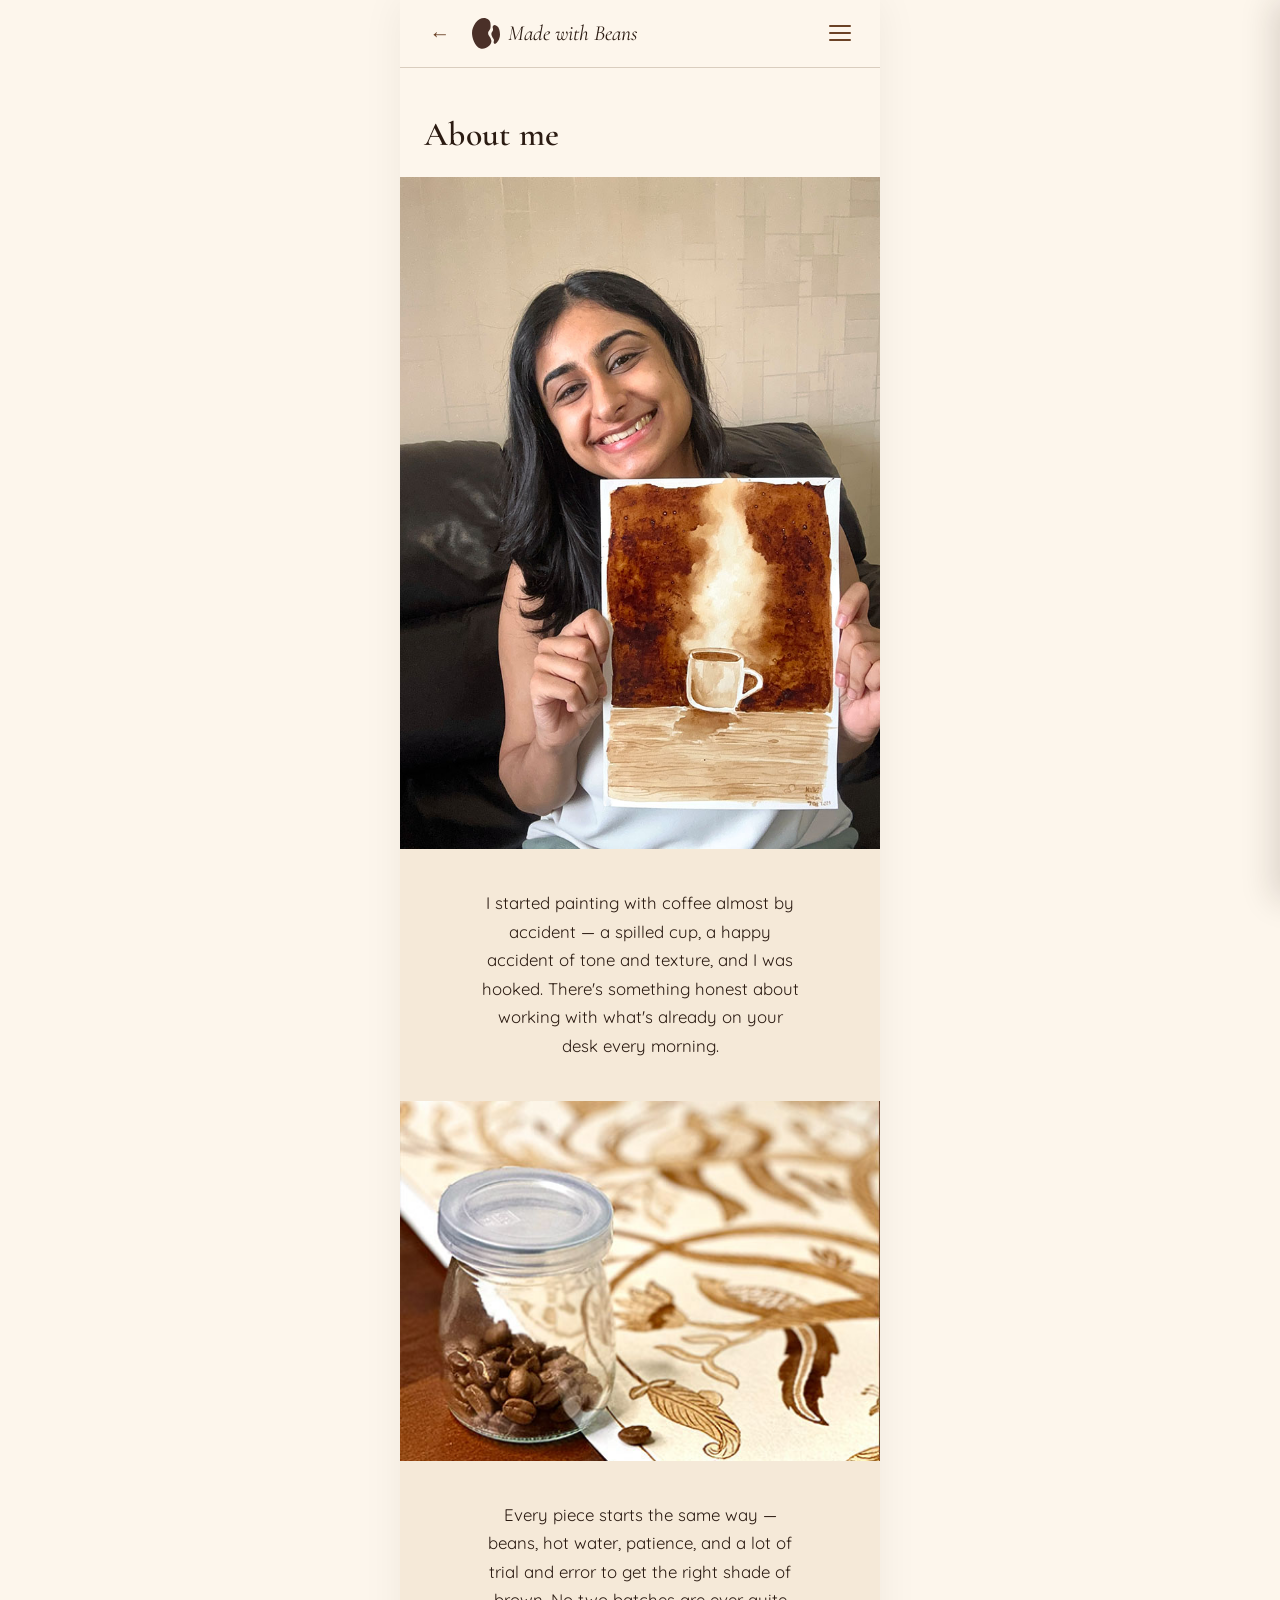
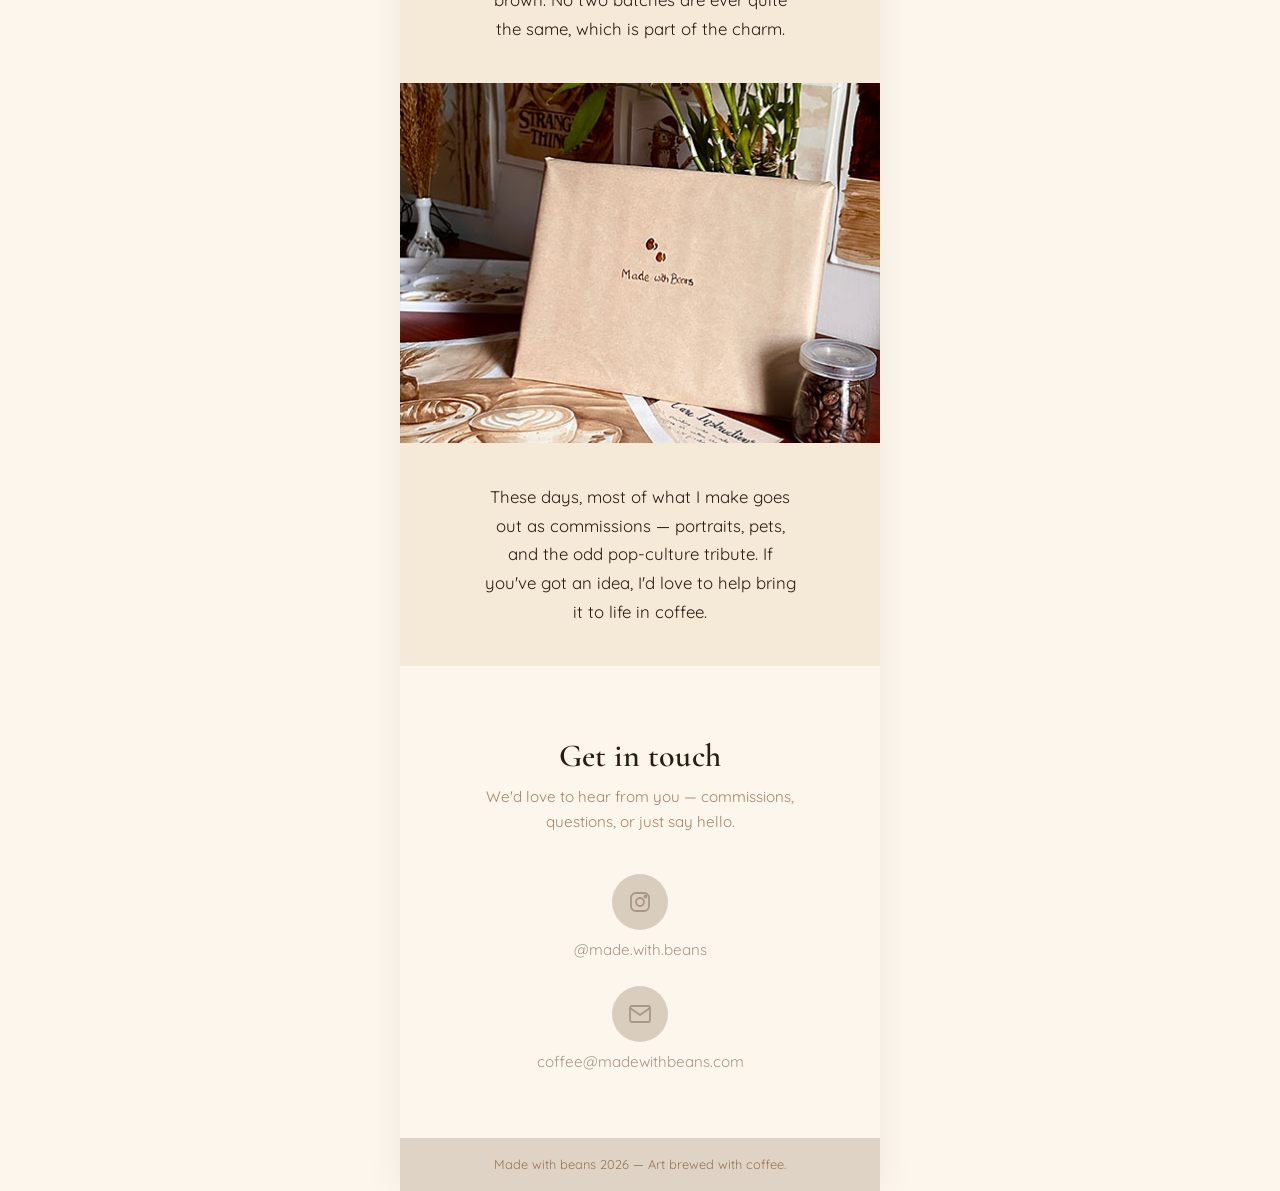
==== about.html @ 7840ceba "Initial website" ====
<!DOCTYPE html>
<html lang="en">
<head>
  <meta charset="UTF-8">
  <meta name="viewport" content="width=device-width, initial-scale=1.0">
  <title>About — Made with Beans</title>
  <meta name="description" content="The story behind Made with Beans — original art made with coffee.">
  <link rel="preconnect" href="https://fonts.googleapis.com">
  <link rel="preconnect" href="https://fonts.gstatic.com" crossorigin>
  <link href="https://fonts.googleapis.com/css2?family=Cormorant+Garamond:ital,wght@0,500;0,600;1,500&family=Quicksand:wght@400;500;600;700&display=swap" rel="stylesheet">
  <link rel="stylesheet" href="css/style.css">
</head>
<body>

  <div class="site-wrapper">

    <!-- ===== HEADER ===== -->
    <header class="site-header">
      <div class="header-left">
        <a href="index.html" class="back-btn" aria-label="Go back to Home">←</a>
        <a href="index.html" class="logo-link">
          <span class="logo-mark">
            <img src="images/beansVector.svg" alt="Made with Beans Logo">
          </span>
          <span class="logo-text">Made with Beans</span>
        </a>
      </div>
      <button class="burger-btn" aria-label="Open menu" aria-expanded="false">
        <span></span><span></span><span></span>
      </button>
    </header>

    <!-- ===== BURGER MENU ===== -->
    <div class="menu-overlay"></div>
    <nav class="menu-panel" aria-label="Site navigation">
      <div class="menu-panel-header">
        <span class="menu-title">Menu</span>
        <button class="menu-close" aria-label="Close menu">✕</button>
      </div>
      <ul class="menu-list">
        <li><a href="index.html">Home</a></li>
        <li><a href="gallery.html">Gallery</a></li>
        <li><a href="commissions.html">Commissions</a></li>
        <li><a href="about.html">About</a></li>
      </ul>
    </nav>

    <div class="page-title-bar">
      <h1>About me</h1>
    </div>

    <!-- ===== PHOTO 1 ===== -->
    <div class="about-photo reveal">
      <img src="images/about-portrait.jpg" alt="The artist behind Made with Beans, holding up a finished coffee painting">
    </div>

    <!--
      COPY NOTE: placeholder text below — swap in your own story.
      Suggested prompts to answer: why coffee as a medium, what drew
      you to painting, what you want people to feel from your work.
    -->
    <div class="about-block reveal">
      <p>I started painting with coffee almost by accident — a spilled cup, a happy accident of tone and texture, and I was hooked. There's something honest about working with what's already on your desk every morning.</p>
    </div>

    <!-- ===== PHOTO 2 ===== -->
    <div class="about-photo secondary reveal">
      <img src="images/about-beans-jar.jpg" alt="A jar of coffee beans resting on a patterned tablecloth, with loose beans scattered around it">
    </div>

    <div class="about-block reveal">
      <p>Every piece starts the same way — beans, hot water, patience, and a lot of trial and error to get the right shade of brown. No two batches are ever quite the same, which is part of the charm.</p>
    </div>

    <!-- ===== PHOTO 3 ===== -->
    <div class="about-photo secondary reveal">
      <img src="images/about-studio-packaging.jpg" alt="A finished painting and a wrapped commission package on a desk, with a plant in the background">
    </div>

    <div class="about-block reveal">
      <p>These days, most of what I make goes out as commissions — portraits, pets, and the odd pop-culture tribute. If you've got an idea, I'd love to help bring it to life in coffee.</p>
    </div>

    <!-- ===== GET IN TOUCH ===== -->
    <section class="contact-section reveal">
      <h2>Get in touch</h2>
      <p class="tagline">We'd love to hear from you — commissions, questions, or just say hello.</p>
      <div class="contact-links">
        <a href="https://instagram.com/made.with.beans" class="contact-icon-link" target="_blank" rel="noopener">
          <span class="icon-circle" aria-hidden="true">
            <svg viewBox="0 0 24 24" fill="none" stroke="currentColor" stroke-width="1.8"><rect x="3" y="3" width="18" height="18" rx="5"/><circle cx="12" cy="12" r="4"/><circle cx="17.5" cy="6.5" r="1"/></svg>
          </span>
          <span>@made.with.beans</span>
        </a>
        <a href="mailto:coffee@madewithbeans.com" class="contact-icon-link">
          <span class="icon-circle" aria-hidden="true">
            <svg viewBox="0 0 24 24" fill="none" stroke="currentColor" stroke-width="1.8"><rect x="2" y="4" width="20" height="16" rx="2"/><path d="m2 6 10 7 10-7"/></svg>
          </span>
          <span>coffee@madewithbeans.com</span>
        </a>
      </div>
    </section>

    <!-- ===== FOOTER ===== -->
    <footer class="site-footer">
      Made with beans 2026 — Art brewed with coffee.
    </footer>

  </div>

  <script src="js/main.js"></script>
</body>
</html>
---- css/style.css ----
/* ============================================
   MADE WITH BEANS — Design Tokens
   Coffee-painting art portfolio
   ============================================ */

:root {
  /* Colors — drawn from the Figma design */
  --cream: #FDF6EC;        /* main background */
  --cream-deep: #F5E9D8;   /* section background (commissions block) */
  --coffee-dark: #2B1B12;  /* darkest brown — hero overlay, text on light */
  --coffee: #6B4226;       /* primary brown — headings, nav text */
  --coffee-mid: #8B5E3C;   /* mid brown — body text */
  --terracotta: #B5703F;   /* accent — buttons, links, "Get" pills */
  --terracotta-soft: #C98B5E;
  --taupe: #A99685;        /* muted captions, footer text */
  --taupe-light: #D9CDBE;  /* dividers, icon circles */
  --white: #FFFFFF;

  /* Type */
  --font-display: 'Cormorant Garamond', 'Playfair Display', Georgia, serif;
  --font-body: 'Quicksand', 'Nunito Sans', sans-serif;

  /* Spacing scale */
  --space-xs: 0.5rem;
  --space-sm: 1rem;
  --space-md: 1.5rem;
  --space-lg: 2.5rem;
  --space-xl: 4rem;

  /* Radii */
  --radius-sm: 8px;
  --radius-md: 16px;
  --radius-pill: 999px;

  /* Shadow */
  --shadow-soft: 0 4px 16px rgba(43, 27, 18, 0.08);
  --shadow-card: 0 6px 20px rgba(43, 27, 18, 0.12);
}

* {
  margin: 0;
  padding: 0;
  box-sizing: border-box;
}

html {
  scroll-behavior: smooth;
}

@media (prefers-reduced-motion: reduce) {
  html {
    scroll-behavior: auto;
  }
  *, *::before, *::after {
    animation-duration: 0.01ms !important;
    animation-iteration-count: 1 !important;
    transition-duration: 0.01ms !important;
  }
}

body {
  font-family: var(--font-body);
  background: var(--cream);
  color: var(--coffee);
  line-height: 1.6;
  -webkit-font-smoothing: antialiased;
  overflow-x: hidden;
}

img {
  max-width: 100%;
  display: block;
}

a {
  text-decoration: none;
  color: inherit;
}

button {
  font-family: inherit;
  cursor: pointer;
  border: none;
  background: none;
}

ul {
  list-style: none;
}

h1, h2, h3, h4 {
  font-family: var(--font-display);
  font-weight: 600;
  color: var(--coffee-dark);
  letter-spacing: 0.01em;
}

.site-wrapper {
  max-width: 480px;
  margin: 0 auto;
  background: var(--cream);
  min-height: 100vh;
  position: relative;
  box-shadow: 0 0 40px rgba(0,0,0,0.06);
}

/* ============================================
   HEADER / NAVBAR
   ============================================ */

.site-header {
  display: flex;
  align-items: center;
  justify-content: space-between;
  padding: var(--space-sm) var(--space-md);
  background: var(--cream);
  position: sticky;
  top: 0;
  z-index: 50;
  border-bottom: 1px solid var(--taupe-light);
}

.header-left {
  display: flex;
  align-items: center;
  gap: var(--space-sm);
}

.back-btn {
  font-size: 1.3rem;
  color: var(--coffee);
  display: flex;
  align-items: center;
  justify-content: center;
  width: 32px;
  height: 32px;
  flex-shrink: 0;
}

.logo-link {
  display: flex;
  align-items: center;
  gap: 0.5rem;
}

.logo-mark {
    width: 28px;      /* Change to your preferred size */
    height: 28px;
    display: flex;
    align-items: center;
    justify-content: center;
}

.logo-mark svg {
  width: 18px;
  height: 18px;
}

.logo-text {
  font-family: var(--font-display);
  font-size: 1.35rem;
  font-style: italic;
  color: var(--coffee-dark);
  white-space: nowrap;
}

.burger-btn {
  display: flex;
  flex-direction: column;
  gap: 5px;
  width: 32px;
  height: 32px;
  align-items: center;
  justify-content: center;
  flex-shrink: 0;
}

.burger-btn span {
  display: block;
  width: 22px;
  height: 2px;
  background: var(--coffee);
  border-radius: 2px;
  transition: transform 0.3s ease, opacity 0.3s ease;
}

.burger-btn[aria-expanded="true"] span:nth-child(1) {
  transform: translateY(7px) rotate(45deg);
}
.burger-btn[aria-expanded="true"] span:nth-child(2) {
  opacity: 0;
}
.burger-btn[aria-expanded="true"] span:nth-child(3) {
  transform: translateY(-7px) rotate(-45deg);
}

/* ============================================
   BURGER MENU OVERLAY
   ============================================ */

.menu-overlay {
  position: fixed;
  inset: 0;
  background: rgba(43, 27, 18, 0.45);
  opacity: 0;
  pointer-events: none;
  transition: opacity 0.3s ease;
  z-index: 90;
}

.menu-overlay.is-open {
  opacity: 1;
  pointer-events: auto;
}

.menu-panel {
  position: fixed;
  top: 0;
  right: 0;
  height: 100%;
  width: 78%;
  max-width: 340px;
  background: var(--cream);
  z-index: 100;
  transform: translateX(100%);
  transition: transform 0.35s cubic-bezier(0.25, 0.8, 0.25, 1);
  box-shadow: -8px 0 30px rgba(43, 27, 18, 0.15);
  display: flex;
  flex-direction: column;
  padding: var(--space-md);
}

.menu-panel.is-open {
  transform: translateX(0);
}

.menu-panel-header {
  display: flex;
  justify-content: space-between;
  align-items: center;
  margin-bottom: var(--space-lg);
}

.menu-title {
  font-family: var(--font-display);
  font-size: 1.4rem;
  color: var(--coffee-dark);
}

.menu-close {
  font-size: 1.5rem;
  color: var(--coffee);
  width: 32px;
  height: 32px;
  display: flex;
  align-items: center;
  justify-content: center;
}

.menu-list {
  display: flex;
  flex-direction: column;
  gap: var(--space-md);
}

.menu-list a {
  font-family: var(--font-display);
  font-size: 1.5rem;
  color: var(--coffee);
  padding: var(--space-xs) 0;
  border-bottom: 1px solid var(--taupe-light);
  transition: color 0.2s ease, padding-left 0.2s ease;
}

.menu-list a:hover,
.menu-list a:focus-visible {
  color: var(--terracotta);
  padding-left: 6px;
}

.menu-list a.is-active {
  color: var(--terracotta);
}

/* ============================================
   HERO (Home page)
   ============================================ */

.hero {
  position: relative;
  width: 100%;
  height: 260px;
  background: linear-gradient(180deg, rgba(43,27,18,0.15), rgba(43,27,18,0.35)), var(--coffee-dark);
  overflow: hidden;
}

.hero img {
  width: 100%;
  height: 100%;
  object-fit: cover;
}

/* ============================================
   FEATURED PIECE (Home page)
   ============================================ */

.featured {
  padding: var(--space-lg) var(--space-md);
  text-align: center;
}

.featured-frame {
  position: relative;
  border-radius: var(--radius-sm);
  overflow: hidden;
  box-shadow: var(--shadow-card);
  background: var(--coffee-dark);
}

.featured-frame img {
  width: 100%;
  aspect-ratio: 4/5;
  object-fit: cover;

  /* Fade animation */
  opacity: 1;
  transition: opacity 0.6s ease-in-out;
}

.featured h2 {
  font-size: 1.8rem;
  margin-top: var(--space-md);
}

.featured .medium {
  color: var(--taupe);
  font-size: 0.95rem;
  margin-top: 0.25rem;
}

.featured .dims {
  color: var(--taupe);
  font-size: 0.95rem;
  margin-bottom: var(--space-md);
}

.link-cta {
  display: inline-block;
  margin-top: var(--space-sm);
  color: var(--terracotta);
  font-weight: 600;
  font-size: 1.05rem;
  position: relative;
  padding-bottom: 4px;
}

.link-cta::after {
  content: '';
  position: absolute;
  left: 0;
  bottom: 0;
  height: 1px;
  width: 100%;
  background: var(--terracotta);
  transform: scaleX(0);
  transform-origin: left;
  transition: transform 0.25s ease;
}

.link-cta:hover::after,
.link-cta:focus-visible::after {
  transform: scaleX(1);
}

/* ============================================
   COMMISSIONS SECTION (shared across pages)
   ============================================ */

.commissions-section {
  background: var(--cream-deep);
  padding: var(--space-xl) var(--space-md);
  text-align: center;
}

.commissions-section h2 {
  font-size: 2rem;
}

.commissions-section .tagline {
  color: var(--coffee-mid);
  opacity: 0.75;
  margin-top: 0.25rem;
  margin-bottom: var(--space-lg);
  font-size: 0.95rem;
}

.steps {
  display: flex;
  flex-direction: column;
  gap: var(--space-md);
}

.step h3 {
  font-size: 1.2rem;
  font-weight: 600;
  color: var(--coffee-dark);
}

.step p {
  color: var(--coffee-mid);
  opacity: 0.75;
  font-size: 0.9rem;
  margin-top: 0.15rem;
}

/* ============================================
   FIND US / CONTACT SECTION (shared)
   ============================================ */

.contact-section {
  padding: var(--space-xl) var(--space-md);
  text-align: center;
}

.contact-section h2 {
  font-size: 2rem;
}

.contact-section .tagline {
  color: var(--coffee-mid);
  opacity: 0.75;
  margin-top: 0.25rem;
  margin-bottom: var(--space-lg);
  font-size: 0.95rem;
  max-width: 320px;
  margin-left: auto;
  margin-right: auto;
}

.contact-links {
  display: flex;
  flex-direction: column;
  align-items: center;
  gap: var(--space-md);
}

.contact-icon-link {
  display: flex;
  flex-direction: column;
  align-items: center;
  gap: var(--space-xs);
}

.icon-circle {
  width: 56px;
  height: 56px;
  border-radius: 50%;
  background: var(--taupe-light);
  display: flex;
  align-items: center;
  justify-content: center;
  color: var(--coffee);
  transition: background 0.2s ease, transform 0.2s ease;
}

.icon-circle svg {
  width: 24px;
  height: 24px;
}

.contact-icon-link:hover .icon-circle,
.contact-icon-link:focus-visible .icon-circle {
  background: var(--terracotta-soft);
  color: var(--white);
  transform: translateY(-2px);
}

.contact-icon-link span {
  color: var(--taupe);
  font-size: 0.95rem;
}

/* ============================================
   FOOTER
   ============================================ */

.site-footer {
  background: var(--taupe-light);
  color: var(--coffee-mid);
  text-align: center;
  font-size: 0.8rem;
  padding: var(--space-sm) var(--space-md);
  opacity: 0.85;
}

/* ============================================
   GALLERY PAGE
   ============================================ */

.page-title-bar {
  padding: var(--space-lg) var(--space-md) var(--space-sm);
}

.page-title-bar h1 {
  font-size: 2.1rem;
}

.gallery-grid {
  display: grid;
  grid-template-columns: 1fr 1fr;
  gap: var(--space-sm);
  padding: var(--space-sm) var(--space-md) var(--space-lg);
}

.gallery-card {
  display: flex;
  flex-direction: column;
}

.gallery-card .art-frame {
  position: relative;
  border-radius: var(--radius-sm);
  overflow: hidden;
  background: var(--coffee-dark);
  box-shadow: var(--shadow-soft);
  cursor: pointer;
}

.gallery-card .art-frame img {
  width: 100%;
  aspect-ratio: 3/4;
  object-fit: cover;
  transition: transform 0.3s ease;
}

.gallery-card .art-frame:hover img,
.gallery-card .art-frame:focus-visible img {
  transform: scale(1.04);
}

.sold-badge {
  position: absolute;
  top: 8px;
  left: 8px;
  background: var(--coffee-dark);
  color: var(--cream);
  font-size: 0.65rem;
  font-weight: 700;
  letter-spacing: 0.04em;
  text-transform: uppercase;
  padding: 4px 8px;
  border-radius: var(--radius-sm);
}

.gallery-card .card-info {
  margin-top: var(--space-xs);
  display: flex;
  align-items: flex-start;
  justify-content: space-between;
  gap: 0.5rem;
}

.gallery-card h3 {
  font-size: 1.05rem;
  font-weight: 600;
}

.gallery-card .medium,
.gallery-card .dims {
  font-size: 0.75rem;
  color: var(--taupe);
  line-height: 1.4;
}

.get-btn {
  background: var(--terracotta);
  color: var(--white);
  font-size: 0.8rem;
  font-weight: 700;
  padding: 6px 16px;
  border-radius: var(--radius-pill);
  white-space: nowrap;
  flex-shrink: 0;
  transition: background 0.2s ease, transform 0.15s ease;
}

.get-btn:hover,
.get-btn:focus-visible {
  background: var(--coffee);
  transform: translateY(-1px);
}

.get-btn:active {
  transform: translateY(0);
}

/* ============================================
   ART DETAIL MODAL (Gallery popup)
   ============================================ */

.modal-overlay {
  position: fixed;
  inset: 0;
  background: rgba(43, 27, 18, 0.55);
  display: flex;
  align-items: flex-end;
  justify-content: center;
  opacity: 0;
  pointer-events: none;
  transition: opacity 0.25s ease;
  z-index: 200;
}

.modal-overlay.is-open {
  opacity: 1;
  pointer-events: auto;
}

.art-modal {
  position: relative;   /* Add this */

  background: var(--cream);
  border-radius: 20px 20px 0 0;
  width: 100%;
  max-width: 480px;
  max-height: 88vh;
  overflow-y: auto;
  transform: translateY(100%);
  transition: transform 0.3s cubic-bezier(0.25, 0.8, 0.25, 1);
  padding-bottom: var(--space-lg);
}

.modal-overlay.is-open .art-modal {
  transform: translateY(0);
}

.modal-drag-handle {
  position: absolute;
  top: 12px;
  left: 50%;
  transform: translateX(-50%);

  width: 40px;
  height: 4px;
  background: var(--taupe-light);
  border-radius: 999px;

  z-index: 10;
}

.modal-close {
  position: absolute;
  top: 14px;
  right: 14px;
  width: 34px;
  height: 34px;
  border-radius: 50%;
  background: rgba(255,255,255,0.85);
  display: flex;
  align-items: center;
  justify-content: center;
  font-size: 1.1rem;
  color: var(--coffee);
  z-index: 5;
}

.modal-art-image {
  position: relative;
  width: 100%;
}

.modal-art-image img {
  width: 100%;
  aspect-ratio: 4/5;
  object-fit: cover;
}

.modal-body {
  padding: var(--space-md);
}

.modal-body h2 {
  font-size: 1.6rem;
}

.modal-body .medium {
  color: var(--taupe);
  font-size: 0.95rem;
  margin-top: 0.2rem;
}

.modal-body .dims {
  color: var(--taupe);
  font-size: 0.95rem;
  margin-bottom: var(--space-sm);
}

.availability-badge {
  display: inline-flex;
  align-items: center;
  gap: 6px;
  padding: 6px 14px;
  border-radius: var(--radius-pill);
  font-size: 0.85rem;
  font-weight: 700;
  margin: var(--space-sm) 0;
}

.availability-badge.available {
  background: #E4EEDC;
  color: #4C6B3A;
}

.availability-badge.prints-only {
  background: #F2E3CC;
  color: #8B5E20;
}

.availability-badge.sold {
  background: var(--taupe-light);
  color: var(--coffee-mid);
}

.modal-body .desc {
  color: var(--coffee-mid);
  font-size: 0.95rem;
  margin: var(--space-sm) 0 var(--space-md);
}

.modal-cta-row {
  display: flex;
  gap: var(--space-sm);
  margin-top: var(--space-md);
}

.btn-solid {
  flex: 1;
  background: var(--terracotta);
  color: var(--white);
  text-align: center;
  padding: 12px;
  border-radius: var(--radius-pill);
  font-weight: 700;
  font-size: 0.95rem;
  transition: background 0.2s ease;
}

.btn-solid:hover,
.btn-solid:focus-visible {
  background: var(--coffee);
}

.btn-outline {
  flex: 1;
  border: 1.5px solid var(--coffee);
  color: var(--coffee);
  text-align: center;
  padding: 12px;
  border-radius: var(--radius-pill);
  font-weight: 700;
  font-size: 0.95rem;
  transition: background 0.2s ease, color 0.2s ease;
}

.btn-outline:hover,
.btn-outline:focus-visible {
  background: var(--coffee);
  color: var(--white);
}

/* ============================================
   COMMISSIONS PAGE — hero image + form
   ============================================ */

.commission-hero {
  padding: var(--space-lg) var(--space-md) 0;
}

.commission-hero-frame {
  border-radius: var(--radius-md);
  overflow: hidden;
  box-shadow: var(--shadow-card);
  background: var(--coffee-dark);
}

.commission-hero-frame img {
  width: 100%;
  aspect-ratio: 5/7;
  object-fit: cover;
}

.commission-hero h1 {
  font-size: 1.9rem;
  margin-top: var(--space-md);
}

.commission-hero .medium,
.commission-hero .dims {
  color: var(--taupe);
  font-size: 0.9rem;
}

.commission-form-section {
  padding: var(--space-lg) var(--space-md);
}

.commission-form-section h2 {
  font-size: 1.8rem;
  text-align: center;
}

.commission-form-section > .tagline {
  text-align: center;
  color: var(--coffee-mid);
  opacity: 0.75;
  font-size: 0.95rem;
  margin-top: 0.25rem;
  margin-bottom: var(--space-lg);
}

.commission-form {
  display: flex;
  flex-direction: column;
  gap: var(--space-md);
}

.form-group {
  display: flex;
  flex-direction: column;
  gap: 6px;
}

.form-group label {
  font-size: 0.85rem;
  font-weight: 700;
  color: var(--coffee-dark);
}

.form-group .hint {
  font-size: 0.78rem;
  color: var(--taupe);
  font-weight: 400;
  margin-top: -2px;
}

.form-group input[type="text"],
.form-group input[type="email"],
.form-group select,
.form-group textarea {
  font-family: var(--font-body);
  font-size: 0.95rem;
  padding: 12px 14px;
  border: 1.5px solid var(--taupe-light);
  border-radius: var(--radius-sm);
  background: var(--white);
  color: var(--coffee-dark);
  transition: border-color 0.2s ease;
}

.form-group input:focus-visible,
.form-group select:focus-visible,
.form-group textarea:focus-visible {
  outline: none;
  border-color: var(--terracotta);
}

.form-group textarea {
  resize: vertical;
  min-height: 100px;
}

.file-drop {
  border: 1.5px dashed var(--taupe-light);
  border-radius: var(--radius-sm);
  padding: var(--space-md);
  text-align: center;
  color: var(--taupe);
  font-size: 0.85rem;
  background: var(--white);
  cursor: pointer;
  transition: border-color 0.2s ease, background 0.2s ease;
}

.file-drop:hover,
.file-drop.is-dragover {
  border-color: var(--terracotta);
  background: #FBF3E8;
}

.file-drop input[type="file"] {
  display: none;
}

.file-drop .file-name {
  display: block;
  margin-top: 6px;
  color: var(--coffee);
  font-weight: 600;
}

.submit-btn {
  background: var(--terracotta);
  color: var(--white);
  font-weight: 700;
  font-size: 1rem;
  padding: 14px;
  border-radius: var(--radius-pill);
  margin-top: var(--space-xs);
  transition: background 0.2s ease, transform 0.15s ease;
}

.submit-btn:hover,
.submit-btn:focus-visible {
  background: var(--coffee);
}

.submit-btn:disabled {
  opacity: 0.6;
  cursor: not-allowed;
}

.form-status {
  text-align: center;
  font-size: 0.9rem;
  margin-top: var(--space-xs);
  min-height: 1.2em;
}

.form-status.success {
  color: #4C6B3A;
}

.form-status.error {
  color: #A33B3B;
}

/* ============================================
   ABOUT PAGE
   ============================================ */

.about-photo {
  width: 100%;
  aspect-ratio: 5/7;
  overflow: hidden;
}

.about-photo img {
  width: 100%;
  height: 100%;
  object-fit: cover;
}

.about-block {
  background: var(--cream-deep);
  padding: var(--space-lg) var(--space-md);
  text-align: center;
}

.about-block p {
  font-size: 1.05rem;
  color: var(--coffee-dark);
  line-height: 1.7;
  max-width: 320px;
  margin: 0 auto;
}

.about-photo.secondary {
  aspect-ratio: 4/3;
}

/* ============================================
   UTILITY
   ============================================ */

.visually-hidden {
  position: absolute;
  width: 1px;
  height: 1px;
  overflow: hidden;
  clip: rect(0 0 0 0);
  white-space: nowrap;
}

:focus-visible {
  outline: 2px solid var(--terracotta);
  outline-offset: 2px;
}

.no-scroll {
  overflow: hidden;
  height: 100%;
}

/* Reveal-on-scroll (simple fade up) */
.reveal {
  opacity: 0;
  transform: translateY(16px);
  transition: opacity 0.6s ease, transform 0.6s ease;
}

.reveal.is-visible {
  opacity: 1;
  transform: translateY(0);
}
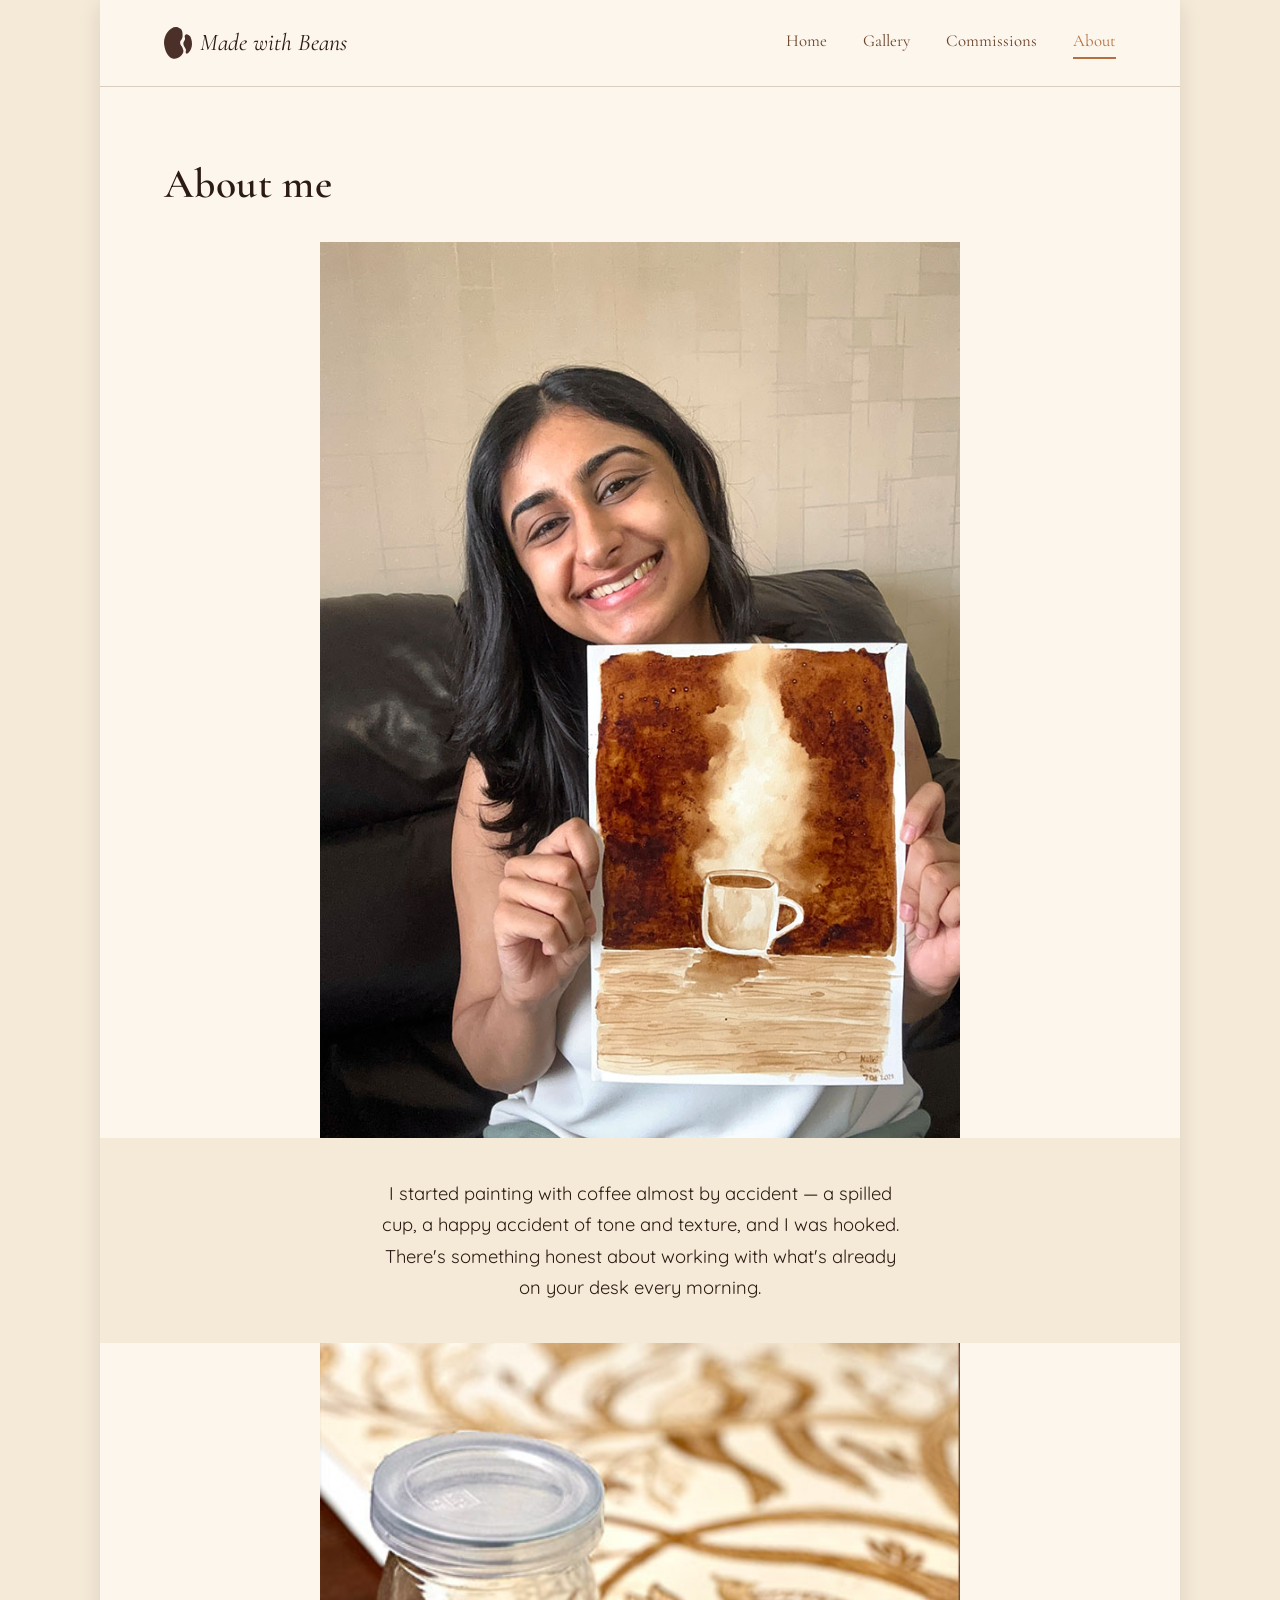
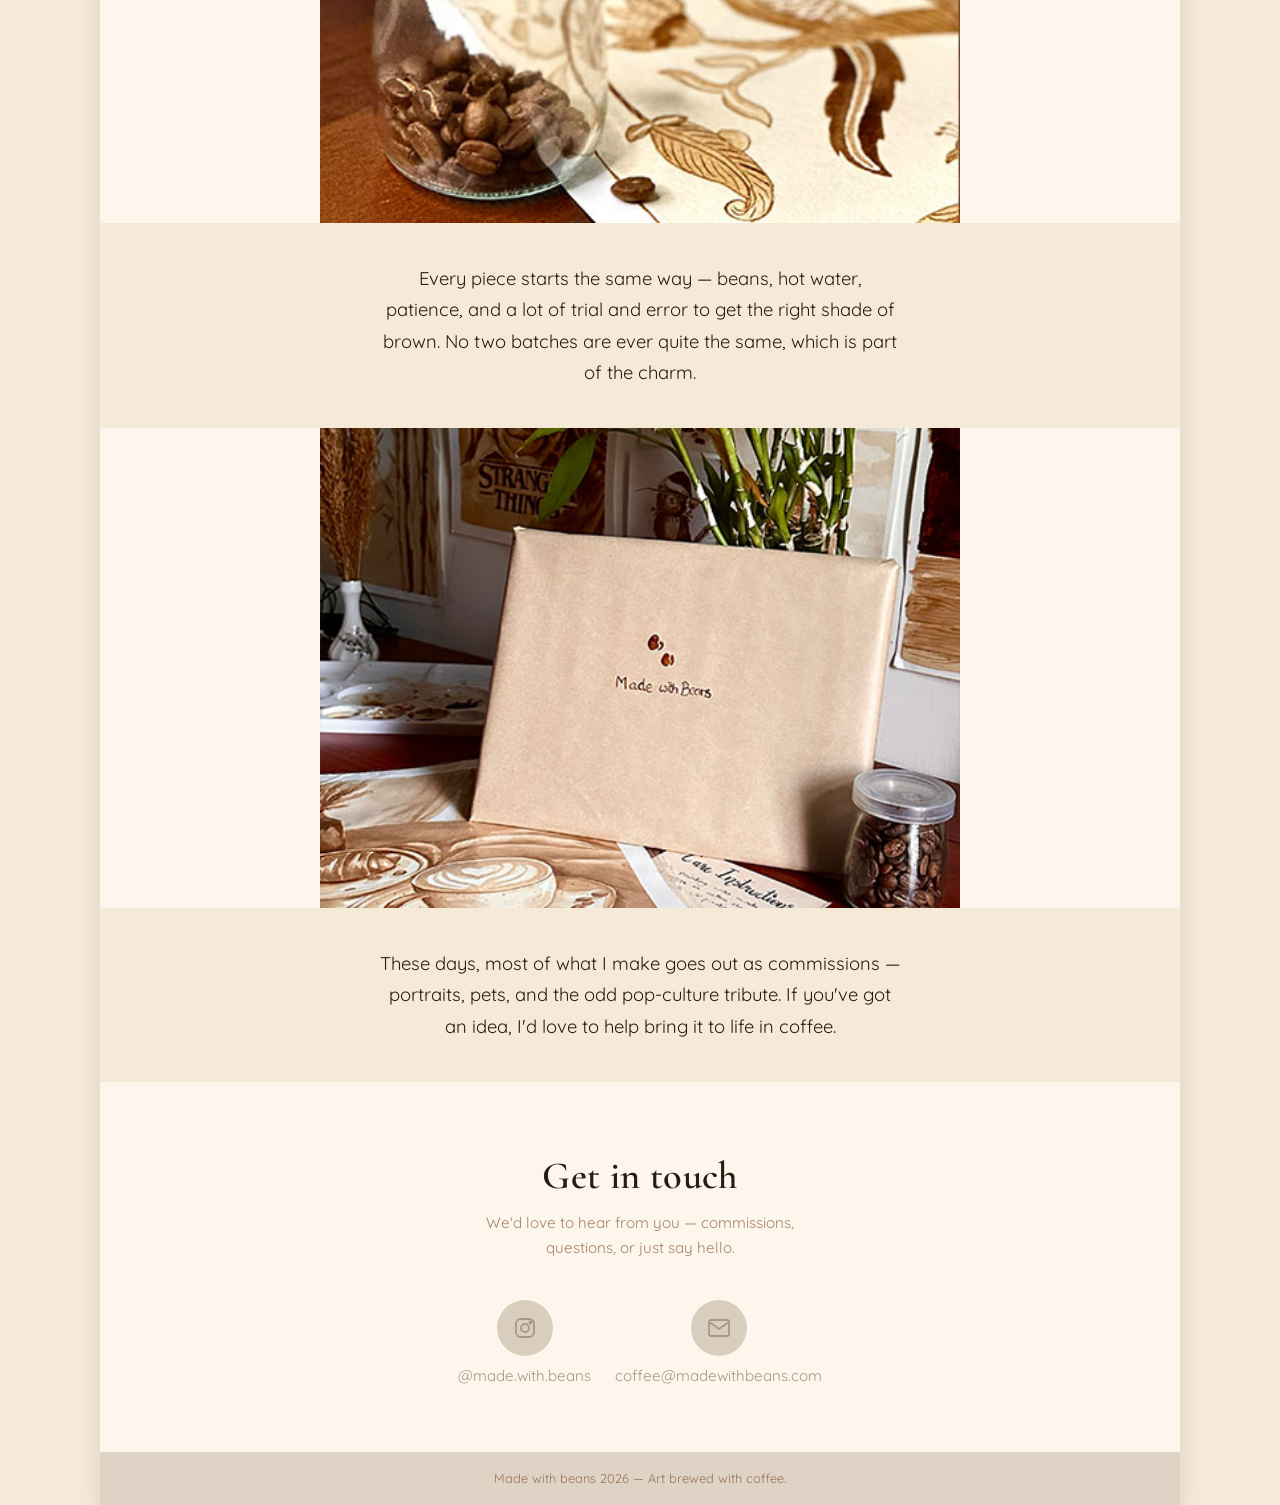
==== commit 19e591f8: "Made homepage responsive" ====
--- a/about.html
+++ b/about.html
@@ -25,6 +25,12 @@
           <span class="logo-text">Made with Beans</span>
         </a>
       </div>
+      <nav class="desktop-nav" aria-label="Primary navigation">
+        <a href="index.html">Home</a>
+        <a href="gallery.html">Gallery</a>
+        <a href="commissions.html">Commissions</a>
+        <a href="about.html">About</a>
+      </nav>
       <button class="burger-btn" aria-label="Open menu" aria-expanded="false">
         <span></span><span></span><span></span>
       </button>
--- a/css/style.css
+++ b/css/style.css
@@ -164,6 +164,29 @@
   white-space: nowrap;
 }
 
+.desktop-nav {
+  display: none;
+}
+
+.desktop-nav a {
+  font-family: var(--font-display);
+  font-size: 1.05rem;
+  color: var(--coffee);
+  padding-bottom: 2px;
+  border-bottom: 2px solid transparent;
+  transition: color 0.2s ease, border-color 0.2s ease;
+}
+
+.desktop-nav a:hover,
+.desktop-nav a:focus-visible {
+  color: var(--terracotta);
+}
+
+.desktop-nav a.is-active {
+  color: var(--terracotta);
+  border-bottom-color: var(--terracotta);
+}
+
 .burger-btn {
   display: flex;
   flex-direction: column;
@@ -1002,3 +1025,217 @@
   opacity: 1;
   transform: translateY(0);
 }
+
+/* ============================================
+   RESPONSIVE — TABLET (≥700px)
+   ============================================ */
+
+@media (min-width: 700px) {
+
+  .site-wrapper {
+    max-width: 700px;
+  }
+
+  .site-header {
+    padding: var(--space-md) var(--space-lg);
+  }
+
+  .hero {
+    height: 340px;
+  }
+
+  .featured-frame {
+    max-width: 380px;
+    margin: 0 auto;
+  }
+
+  .gallery-grid {
+    grid-template-columns: repeat(3, 1fr);
+    gap: var(--space-md);
+    padding: var(--space-sm) var(--space-lg) var(--space-xl);
+  }
+
+  .steps {
+    flex-direction: row;
+    justify-content: center;
+    gap: var(--space-lg);
+  }
+
+  .step {
+    max-width: 220px;
+    text-align: center;
+  }
+
+  .contact-links {
+    flex-direction: row;
+    justify-content: center;
+  }
+
+  .about-photo {
+    max-width: 520px;
+    margin: 0 auto;
+  }
+
+  .about-block p {
+    max-width: 460px;
+  }
+
+  .commission-hero-frame {
+    max-width: 420px;
+    margin: 0 auto;
+  }
+
+  .commission-form-section {
+    max-width: 560px;
+    margin: 0 auto;
+    padding-left: var(--space-lg);
+    padding-right: var(--space-lg);
+  }
+
+  .commissions-section,
+  .contact-section {
+    padding-left: var(--space-lg);
+    padding-right: var(--space-lg);
+  }
+}
+
+/* ============================================
+   RESPONSIVE — DESKTOP (≥1024px)
+   ============================================ */
+
+@media (min-width: 1024px) {
+
+  body {
+    background: var(--cream-deep);
+  }
+
+  .site-wrapper {
+    max-width: 1080px;
+    box-shadow: var(--shadow-card);
+  }
+
+  .site-header {
+    padding: var(--space-md) var(--space-xl);
+  }
+
+  .desktop-nav {
+    display: flex;
+    align-items: center;
+    gap: 2.25rem;
+  }
+
+  .burger-btn,
+  .menu-panel,
+  .menu-overlay,
+  .back-btn {
+    display: none;
+  }
+
+  .logo-text {
+    font-size: 1.5rem;
+  }
+
+  .hero {
+    height: 460px;
+  }
+
+  .featured {
+    display: flex;
+    align-items: center;
+    justify-content: center;
+    gap: var(--space-xl);
+    padding: var(--space-xl);
+    text-align: left;
+  }
+
+  .featured-frame {
+    flex: 0 0 360px;
+    max-width: 360px;
+    margin: 0;
+  }
+
+  .featured h2 {
+    font-size: 2.4rem;
+  }
+
+  .link-cta {
+    font-size: 1.15rem;
+  }
+
+  .page-title-bar {
+    padding: var(--space-xl) var(--space-xl) var(--space-md);
+  }
+
+  .page-title-bar h1 {
+    font-size: 2.6rem;
+  }
+
+  .gallery-grid {
+    grid-template-columns: repeat(4, 1fr);
+    gap: var(--space-lg);
+    padding: var(--space-sm) var(--space-xl) var(--space-xl);
+  }
+
+  .gallery-card .art-frame:hover img {
+    transform: scale(1.06);
+  }
+
+  .commissions-section,
+  .contact-section {
+    padding: var(--space-xl);
+  }
+
+  .commissions-section h2,
+  .contact-section h2 {
+    font-size: 2.4rem;
+  }
+
+  .steps {
+    gap: var(--space-xl);
+  }
+
+  .step {
+    max-width: 240px;
+  }
+
+  .about-photo {
+    max-width: 640px;
+  }
+
+  .about-block p {
+    max-width: 520px;
+    font-size: 1.15rem;
+  }
+
+  .commission-hero {
+    padding: var(--space-xl) var(--space-xl) 0;
+  }
+
+  .commission-hero-frame {
+    max-width: 480px;
+  }
+
+  .commission-hero h1 {
+    font-size: 2.3rem;
+  }
+
+  .commission-form-section {
+    max-width: 620px;
+    padding-top: var(--space-xl);
+    padding-bottom: var(--space-xl);
+  }
+
+  .modal-overlay {
+    align-items: center;
+  }
+
+  .art-modal {
+    max-width: 640px;
+    max-height: 85vh;
+    border-radius: var(--radius-md);
+  }
+
+  .modal-drag-handle {
+    display: none;
+  }
+}
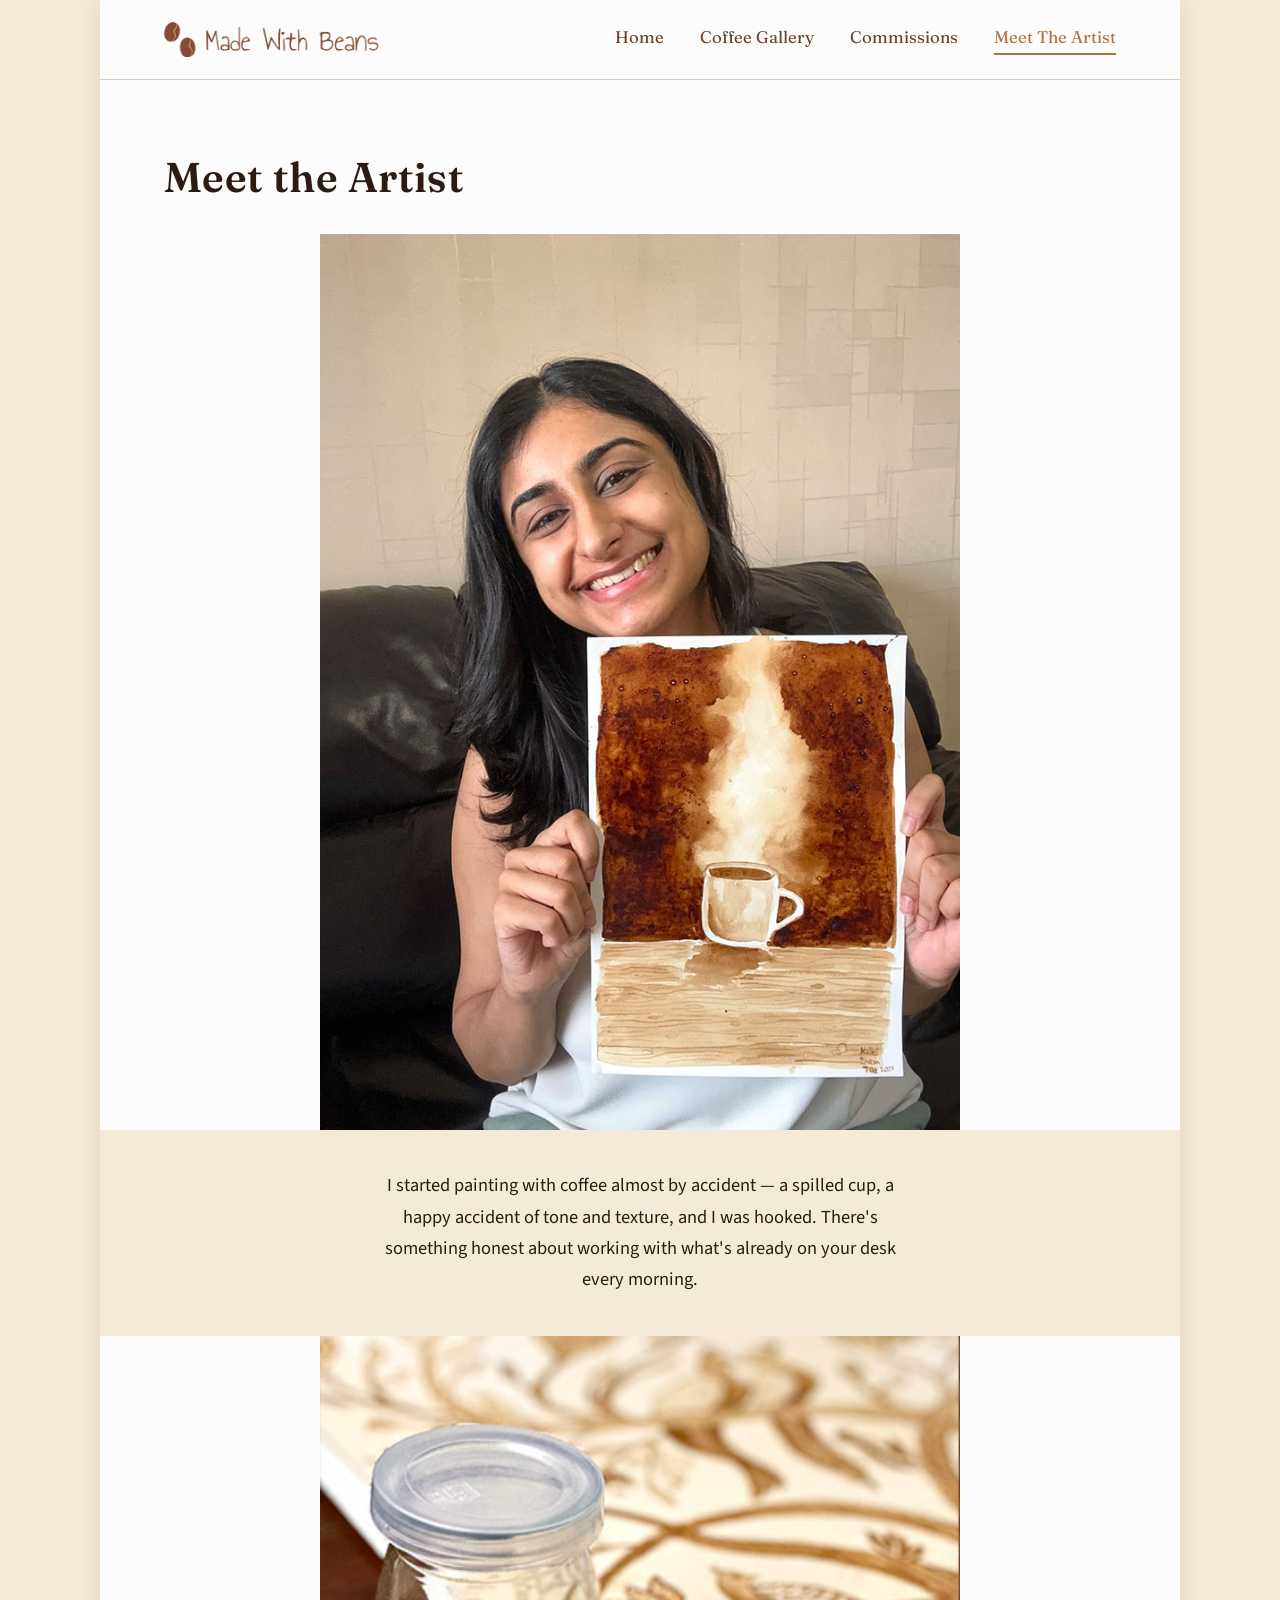
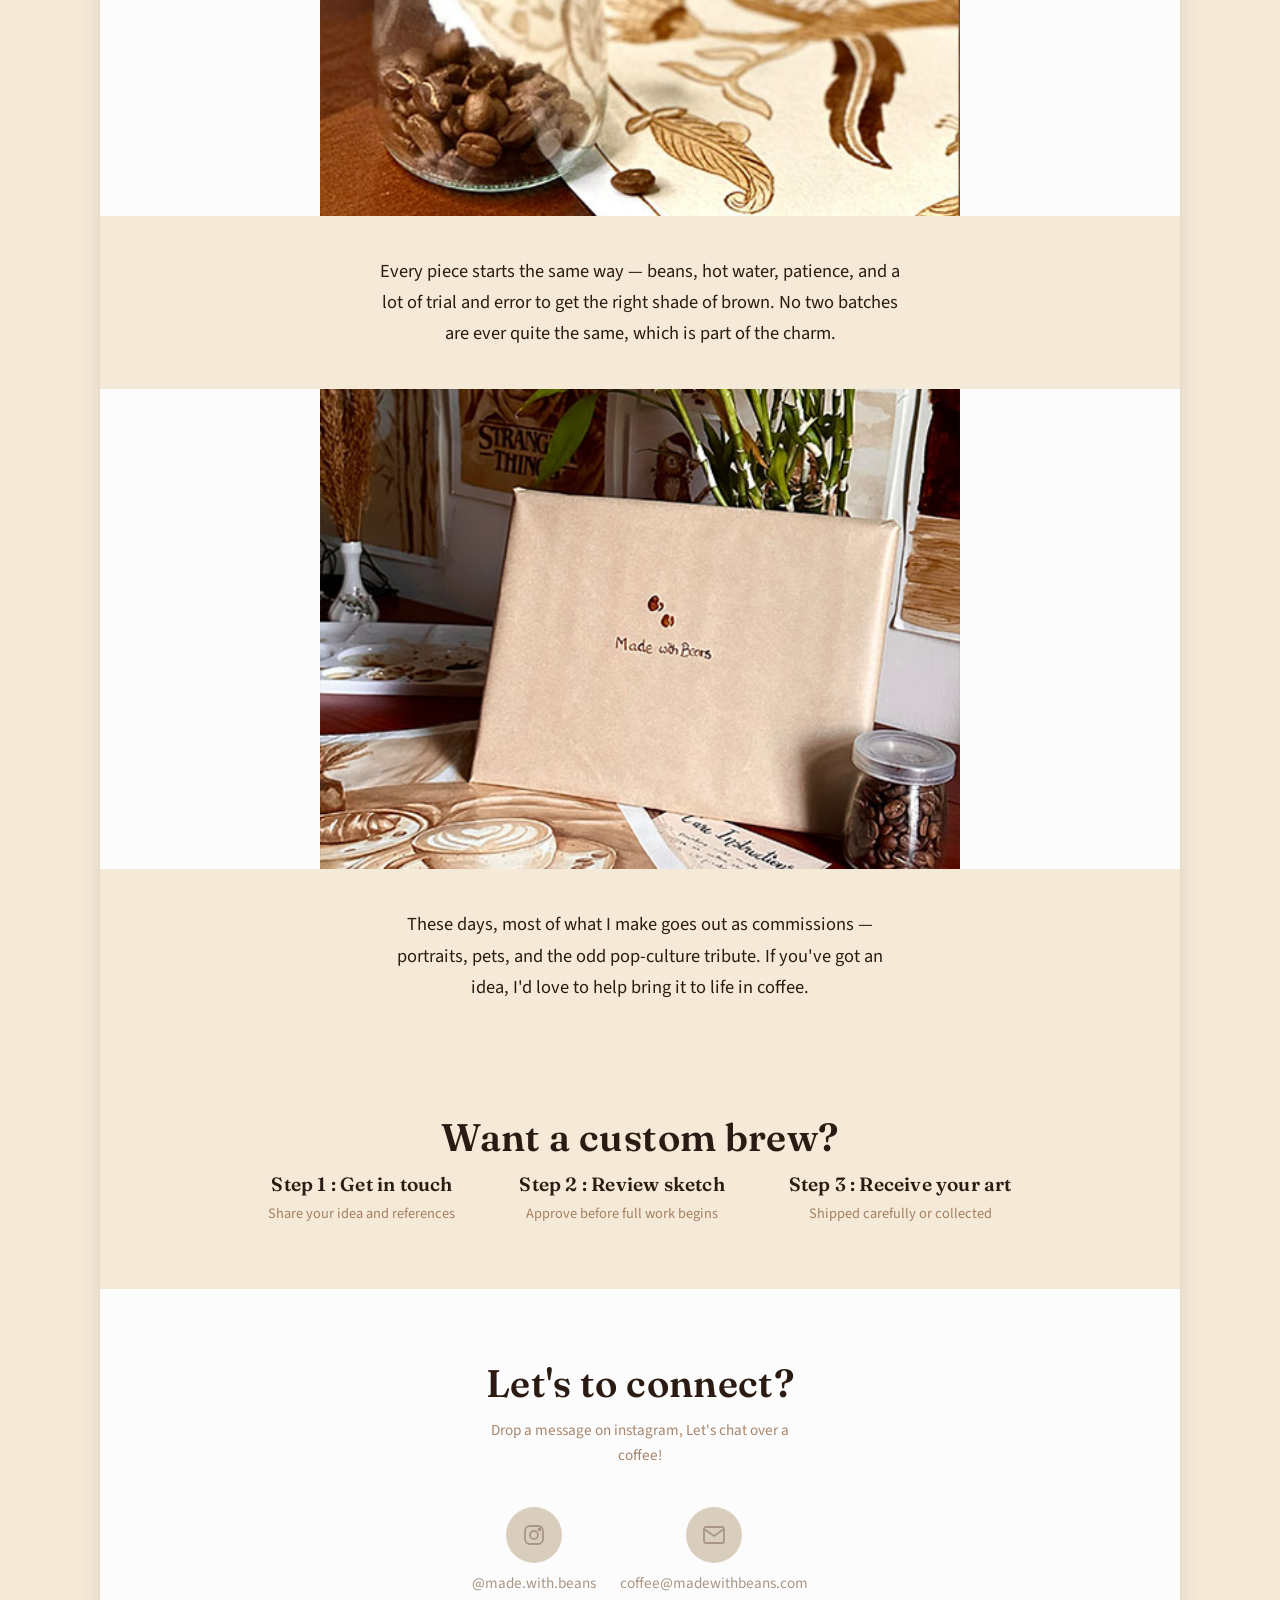
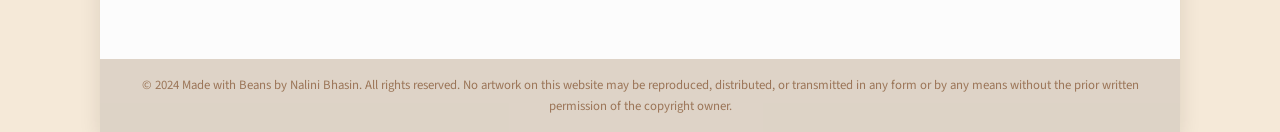
==== commit 76204d51: "changes as requested from client" ====
--- a/about.html
+++ b/about.html
@@ -7,8 +7,7 @@
   <meta name="description" content="The story behind Made with Beans — original art made with coffee.">
   <link rel="preconnect" href="https://fonts.googleapis.com">
   <link rel="preconnect" href="https://fonts.gstatic.com" crossorigin>
-  <link href="https://fonts.googleapis.com/css2?family=Cormorant+Garamond:ital,wght@0,500;0,600;1,500&family=Quicksand:wght@400;500;600;700&display=swap" rel="stylesheet">
-  <link rel="stylesheet" href="css/style.css">
+<link href="https://fonts.googleapis.com/css2?family=Fraunces:ital,opsz,wght@0,9..144,500;0,9..144,600;1,9..144,500&family=Source+Sans+3:wght@400;500;600;700&display=swap" rel="stylesheet">  <link rel="stylesheet" href="css/style.css">
 </head>
 <body>
 
@@ -20,16 +19,15 @@
         <a href="index.html" class="back-btn" aria-label="Go back to Home">←</a>
         <a href="index.html" class="logo-link">
           <span class="logo-mark">
-            <img src="images/beansVector.svg" alt="Made with Beans Logo">
+            <img src="images/logoLight.png" alt="Made with Beans Logo">
           </span>
-          <span class="logo-text">Made with Beans</span>
         </a>
       </div>
       <nav class="desktop-nav" aria-label="Primary navigation">
         <a href="index.html">Home</a>
-        <a href="gallery.html">Gallery</a>
+        <a href="gallery.html">Coffee Gallery</a>
         <a href="commissions.html">Commissions</a>
-        <a href="about.html">About</a>
+        <a href="about.html">Meet The Artist</a>
       </nav>
       <button class="burger-btn" aria-label="Open menu" aria-expanded="false">
         <span></span><span></span><span></span>
@@ -45,14 +43,14 @@
       </div>
       <ul class="menu-list">
         <li><a href="index.html">Home</a></li>
-        <li><a href="gallery.html">Gallery</a></li>
+        <li><a href="gallery.html">Coffee Gallery</a></li>
         <li><a href="commissions.html">Commissions</a></li>
-        <li><a href="about.html">About</a></li>
+        <li><a href="about.html">Meet the Artist</a></li>
       </ul>
     </nav>
 
     <div class="page-title-bar">
-      <h1>About me</h1>
+      <h1>Meet the Artist</h1>
     </div>
 
     <!-- ===== PHOTO 1 ===== -->
@@ -87,10 +85,29 @@
       <p>These days, most of what I make goes out as commissions — portraits, pets, and the odd pop-culture tribute. If you've got an idea, I'd love to help bring it to life in coffee.</p>
     </div>
 
-    <!-- ===== GET IN TOUCH ===== -->
+    <!-- ===== COMMISSIONS TEASER ===== -->
+    <section class="commissions-section reveal">
+      <h2>Want a custom brew?</h2>
+      <div class="steps">
+        <div class="step">
+          <h3>Step 1 : Get in touch</h3>
+          <p>Share your idea and references</p>
+        </div>
+        <div class="step">
+          <h3>Step 2 : Review sketch</h3>
+          <p>Approve before full work begins</p>
+        </div>
+        <div class="step">
+          <h3>Step 3 : Receive your art</h3>
+          <p>Shipped carefully or collected</p>
+        </div>
+      </div>
+    </section>
+
+    <!-- ===== FIND US ===== -->
     <section class="contact-section reveal">
-      <h2>Get in touch</h2>
-      <p class="tagline">We'd love to hear from you — commissions, questions, or just say hello.</p>
+      <h2>Let's to connect?</h2>
+      <p class="tagline">Drop a message on instagram, Let's chat over a coffee!</p>
       <div class="contact-links">
         <a href="https://instagram.com/made.with.beans" class="contact-icon-link" target="_blank" rel="noopener">
           <span class="icon-circle" aria-hidden="true">
@@ -109,7 +126,9 @@
 
     <!-- ===== FOOTER ===== -->
     <footer class="site-footer">
-      Made with beans 2026 — Art brewed with coffee.
+      © 2024 Made with Beans by Nalini Bhasin.
+      All rights reserved. No artwork on this website may be reproduced, distributed, or transmitted in any form or by any means without the prior written permission of the copyright owner.
+
     </footer>
 
   </div>
--- a/css/style.css
+++ b/css/style.css
@@ -5,7 +5,7 @@
 
 :root {
   /* Colors — drawn from the Figma design */
-  --cream: #FDF6EC;        /* main background */
+  --cream: #fcfcfc;        /* main background */
   --cream-deep: #F5E9D8;   /* section background (commissions block) */
   --coffee-dark: #2B1B12;  /* darkest brown — hero overlay, text on light */
   --coffee: #6B4226;       /* primary brown — headings, nav text */
@@ -17,8 +17,8 @@
   --white: #FFFFFF;
 
   /* Type */
-  --font-display: 'Cormorant Garamond', 'Playfair Display', Georgia, serif;
-  --font-body: 'Quicksand', 'Nunito Sans', sans-serif;
+  --font-display: 'Fraunces', 'Playfair Display', Georgia, serif;
+  --font-body: 'Source Sans 3', 'Nunito Sans', sans-serif;
 
   /* Spacing scale */
   --space-xs: 0.5rem;
@@ -144,7 +144,7 @@
 }
 
 .logo-mark {
-    width: 28px;      /* Change to your preferred size */
+    width: 230px;      /* Change to your preferred size */
     height: 28px;
     display: flex;
     align-items: center;
@@ -152,7 +152,7 @@
 }
 
 .logo-mark svg {
-  width: 18px;
+  width: 50px;
   height: 18px;
 }
 
@@ -203,7 +203,7 @@
   width: 22px;
   height: 2px;
   background: var(--coffee);
-  border-radius: 2px;
+  border-radius: 0px;
   transition: transform 0.3s ease, opacity 0.3s ease;
 }
 
@@ -334,7 +334,7 @@
 
 .featured-frame {
   position: relative;
-  border-radius: var(--radius-sm);
+  border-radius: 0;
   overflow: hidden;
   box-shadow: var(--shadow-card);
   background: var(--coffee-dark);
@@ -542,7 +542,7 @@
 
 .gallery-card .art-frame {
   position: relative;
-  border-radius: var(--radius-sm);
+  border-radius: 0;
   overflow: hidden;
   background: var(--coffee-dark);
   box-shadow: var(--shadow-soft);
@@ -559,20 +559,6 @@
 .gallery-card .art-frame:hover img,
 .gallery-card .art-frame:focus-visible img {
   transform: scale(1.04);
-}
-
-.sold-badge {
-  position: absolute;
-  top: 8px;
-  left: 8px;
-  background: var(--coffee-dark);
-  color: var(--cream);
-  font-size: 0.65rem;
-  font-weight: 700;
-  letter-spacing: 0.04em;
-  text-transform: uppercase;
-  padding: 4px 8px;
-  border-radius: var(--radius-sm);
 }
 
 .gallery-card .card-info {
@@ -800,7 +786,7 @@
 }
 
 .commission-hero-frame {
-  border-radius: var(--radius-md);
+  border-radius: 0;
   overflow: hidden;
   box-shadow: var(--shadow-card);
   background: var(--coffee-dark);
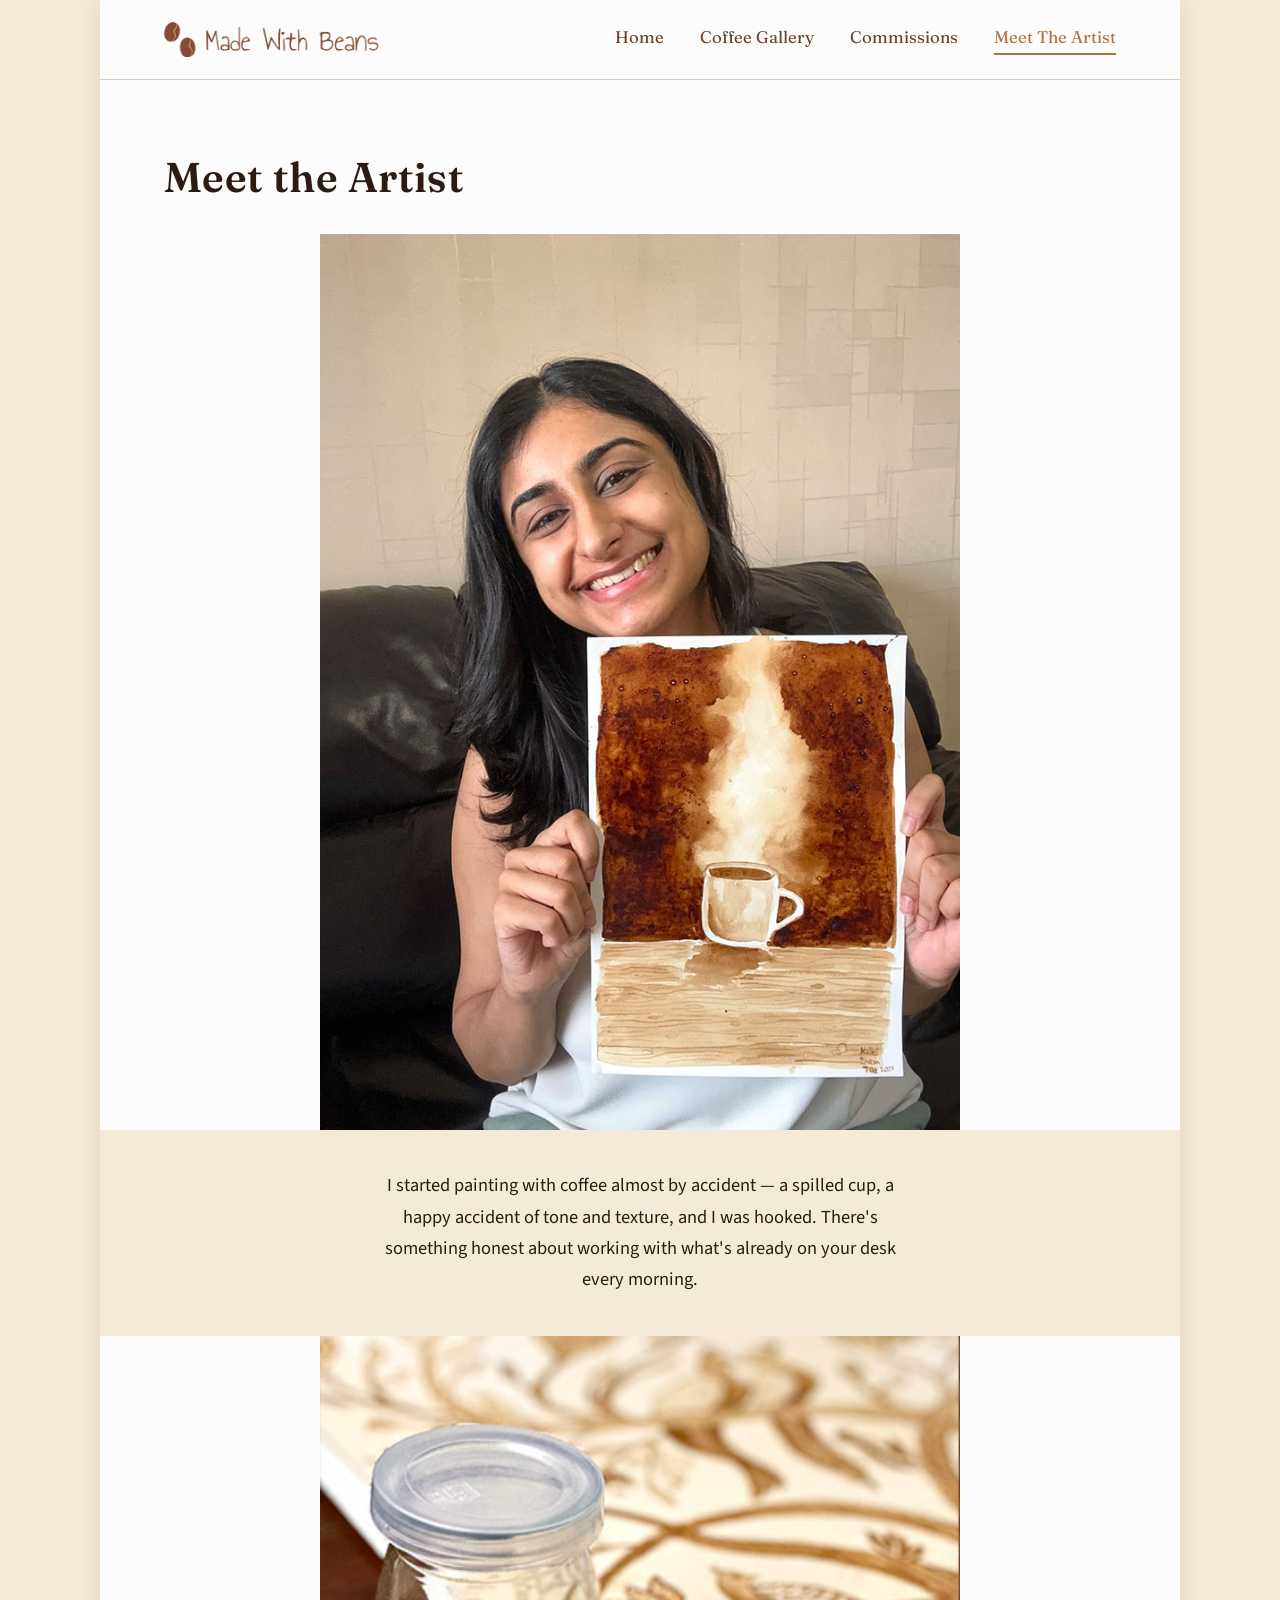
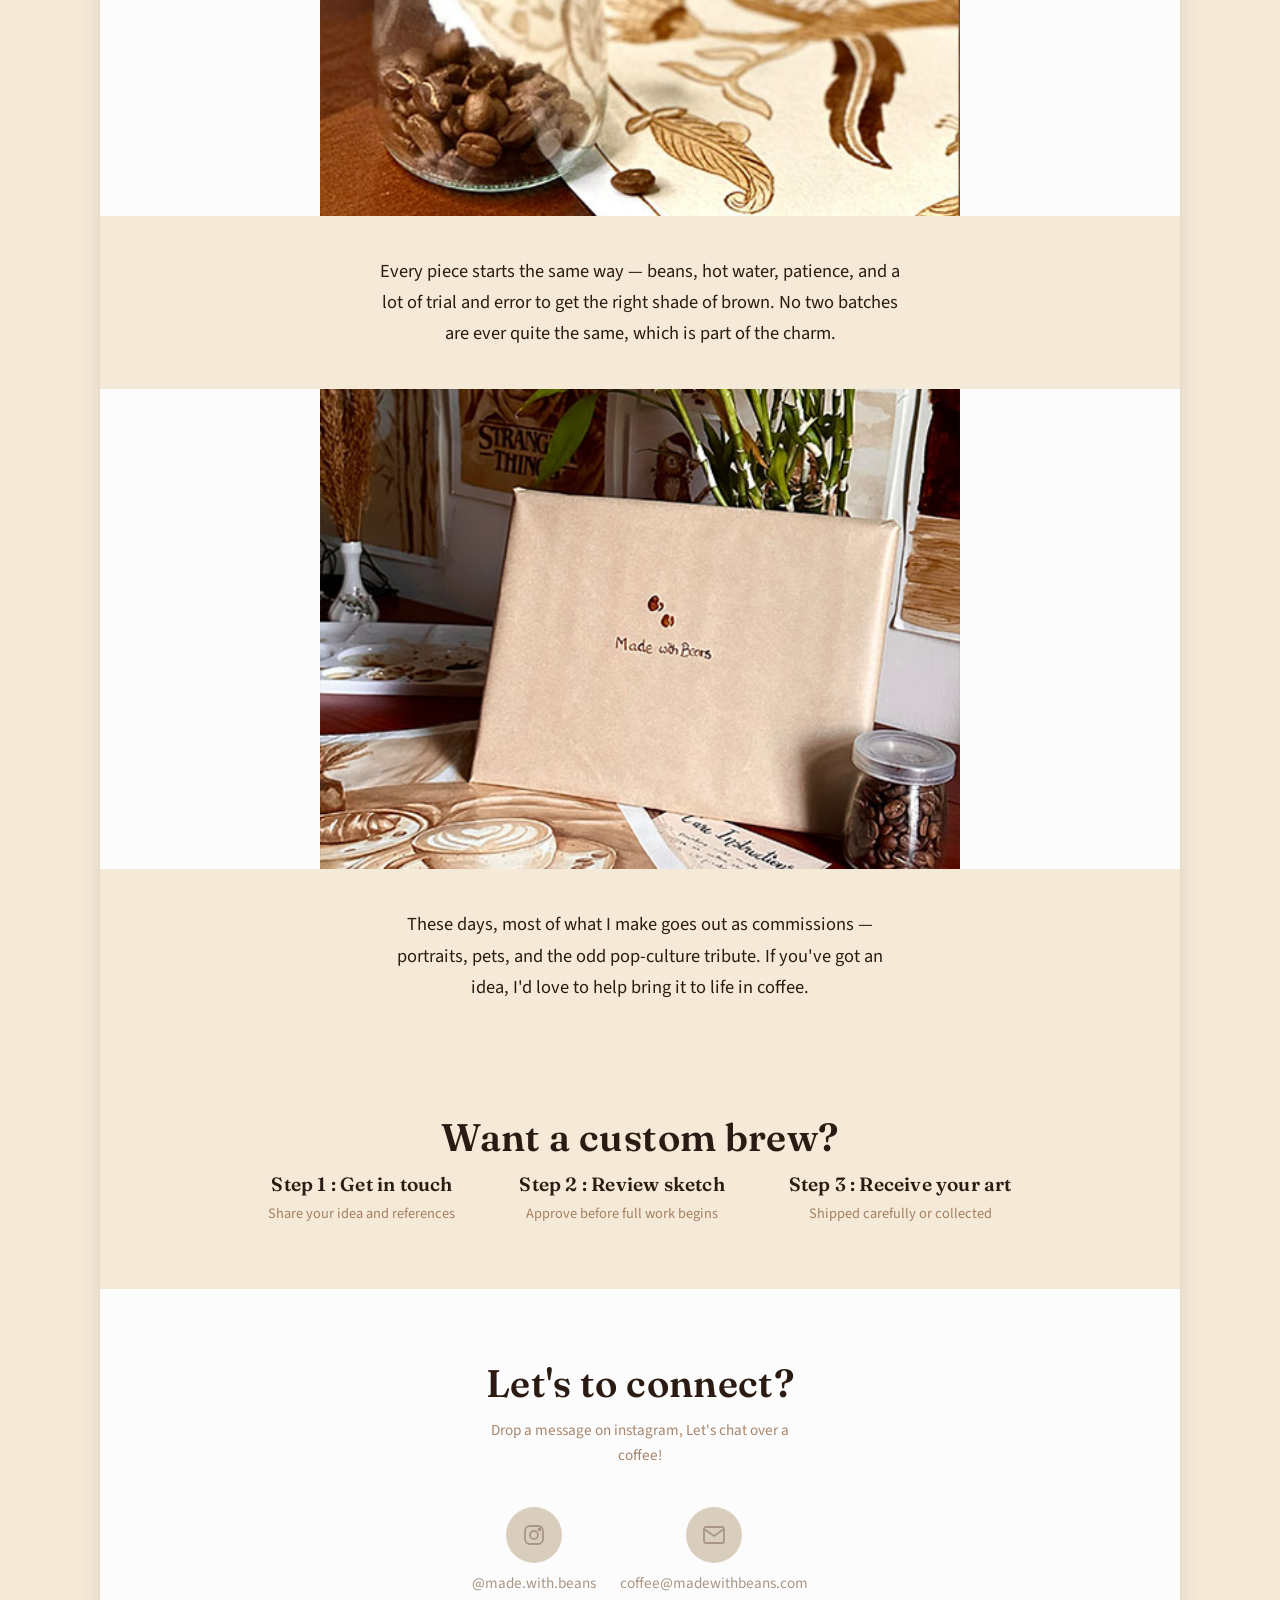
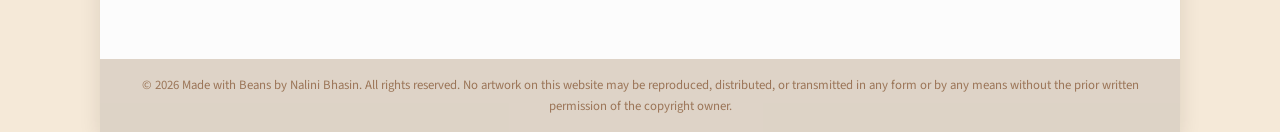
==== commit 6c09f6be: "final changes" ====
--- a/about.html
+++ b/about.html
@@ -126,7 +126,7 @@
 
     <!-- ===== FOOTER ===== -->
     <footer class="site-footer">
-      © 2024 Made with Beans by Nalini Bhasin.
+      © 2026 Made with Beans by Nalini Bhasin.
       All rights reserved. No artwork on this website may be reproduced, distributed, or transmitted in any form or by any means without the prior written permission of the copyright owner.
 
     </footer>
--- a/css/style.css
+++ b/css/style.css
@@ -796,6 +796,10 @@
   width: 100%;
   aspect-ratio: 5/7;
   object-fit: cover;
+
+  /* Fade animation */
+  opacity: 1;
+  transition: opacity 0.6s ease-in-out;
 }
 
 .commission-hero h1 {
